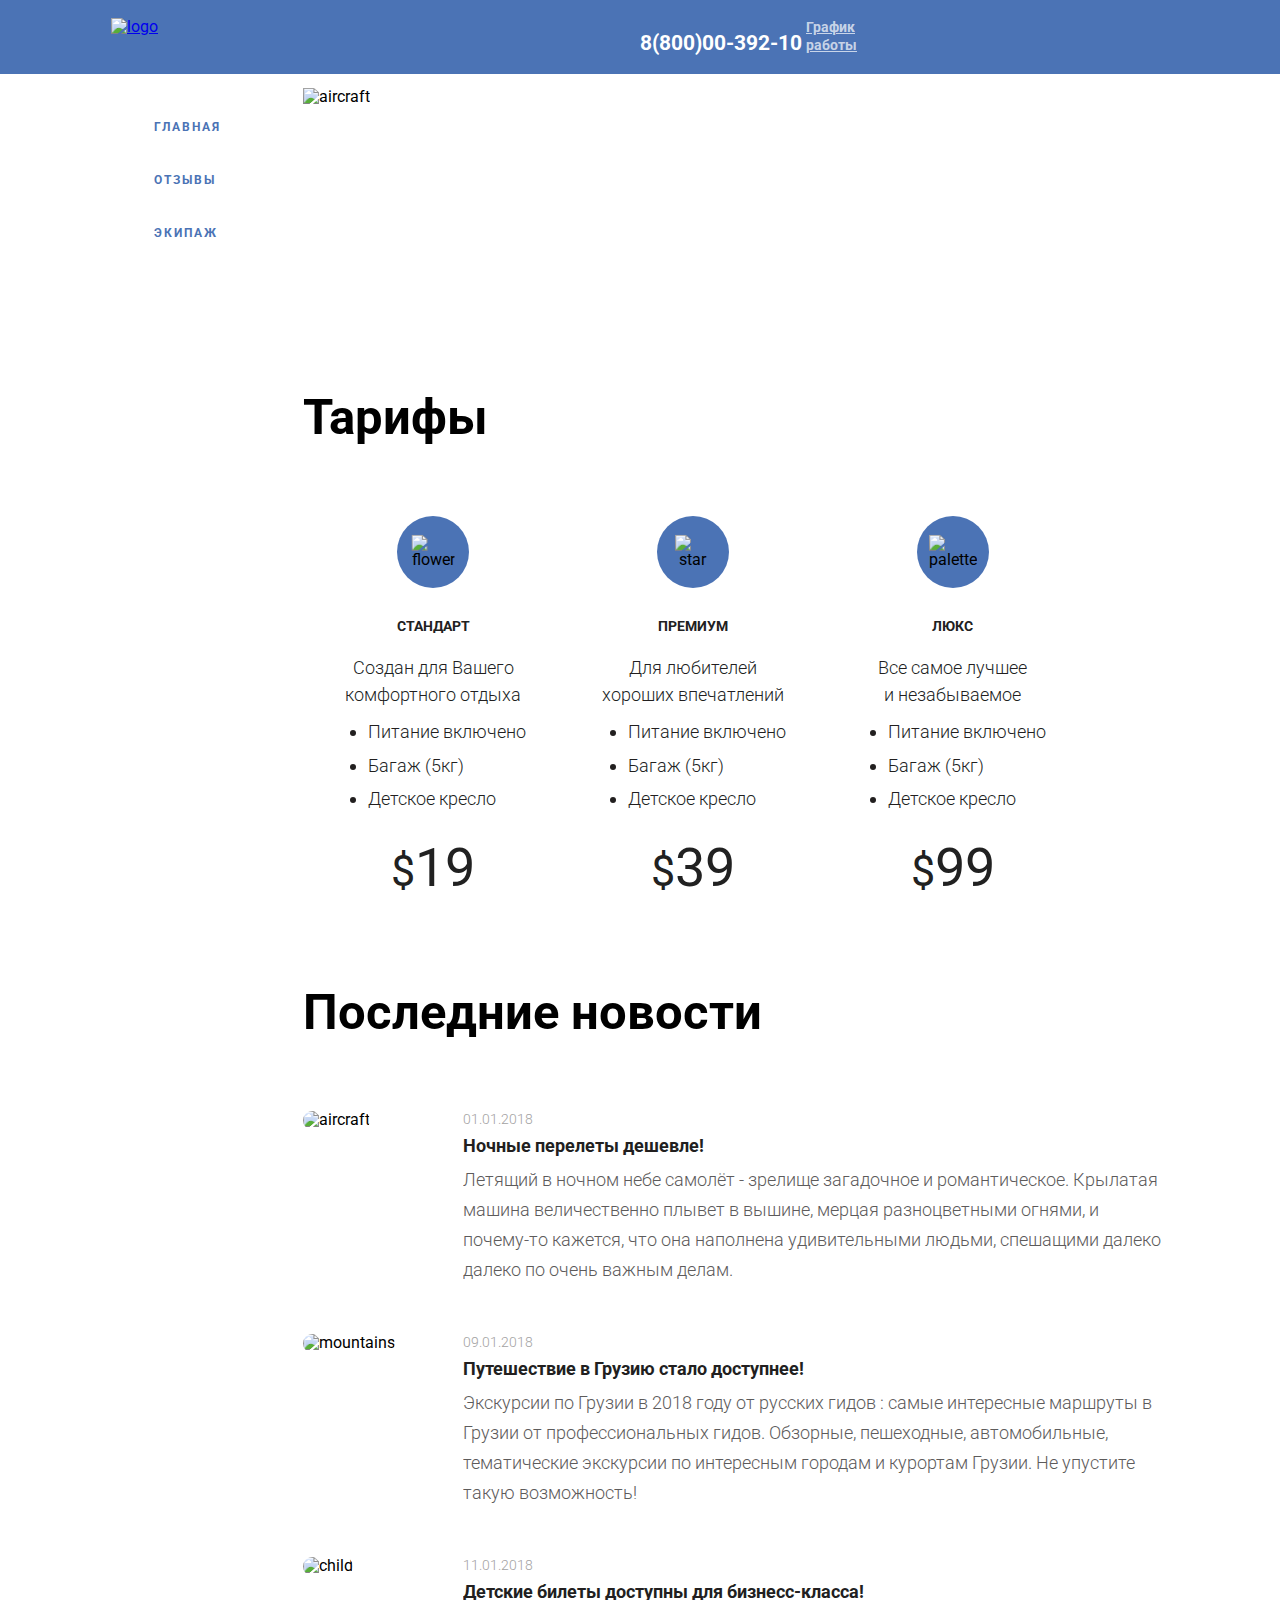
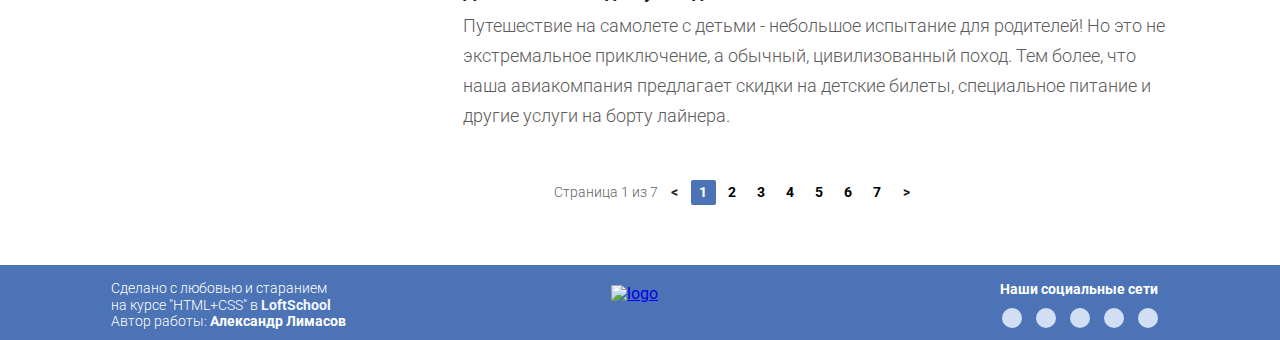
==== main.html @ 946842bd "download" ====
<!DOCTYPE html>
<html lang="en"><head>
	<meta charset="UTF-8">
	<meta name="viewport" content="width=device-width, initial-scale 1.0">
	<meta http-equiv="X-UA-Compatible" content="ie=edge">
	<title>Airplane</title>
	<link rel="stylesheet" href="normalize.css">
	<link href="./css/main.css" rel="stylesheet">
	<link href="http://fonts.googleapis.com/css?family=Roboto:300,300i,400,700" rel="stylesheet">
	</head>
<body>
	<div class="wrapper">
		<header class="header">
			<div class="container clearfix">
				<div class="header__col">
					<a href="https://awlimasow.tmweb.ru/main.html"><img src="../imagesforcode/logo_header.png" alt="logo" class="header__logo"></a>
				</div>
				<div class="header__col header__col-right">
					<div class="header__contact">
					<a href="tel:+78000039210" class="header__phone">8(800)00-392-10</a>
					<div class="header__schedule">
			 		<span class="header__timetable">График работы</span>
			 		<div class="header__dropdown">
			 			<div class="header__triangle"></div>
			 			<span class="header__worktime">пн.-вс.: 09:00-20:00</span>
			 			<span class="header__breaktime">обед: 14:00-14:30</span>
			 		</div>
					</div>
				</div>			
			</div>
			</div>	
		</header>
		<main class="main">
		<div class="container clearfix">
			<div class="main__sidebar clearfix">
			<ul class="menu">
				<li class="menu__item"><a href="main.html" class="menu__link">Главная</a></li>
				<li class="menu__item"><a href="rewiews.html" class="menu__link menu__feed">Отзывы</a></li>
				<li class="menu__item"><a href="https://awlimasow.tmweb.ru/team.html" class="menu__link menu__team">Экипаж</a></li>
			</ul>
			</div>
		<div class="base_content clearfix">
		<div class="banner">
			<img src="../imagesforcode/banner.png" alt="aircraft" class="banner__aircraft">
			</div>
			<div class="base__rates">
			<h2 class="caption">Тарифы</h2>
			<ul class="rates__list clearfix">
				<li class="rates__item">
					<div class="rates__circle"><img src="../imagesforcode/flower.png" alt="flower" class="rates__icon"></div>
					<div class="rates__text">
						<p class="rates__name">СТАНДАРТ</p>
						<div class="rates__item-text">
							<p class="rates__description">Создан для Вашего <br> комфортного отдыха</p>
							<ul class="rates__services">
								<li class="rates__services-item">Питание включено</li>
								<li class="rates__services-item">Багаж (5кг)</li>
								<li class="rates__services-item">Детское кресло</li>
							</ul>
						</div>
						<div>
							<span class="rates__price"><small>$</small>19</span>
						</div>					
					</div>
				</li>
				<li class="rates__item">
					<div class="rates__circle"><img src="../imagesforcode/mark-as-favorite-star.png" alt="star" class="rates__icon"></div>
					<div class="rates__text">
						<p class="rates__name">ПРЕМИУМ</p>
						<div class="rates__item-text">
							<p class="rates__description">Для любителей <br> хороших впечатлений</p>
							<ul class="rates__services">
								<li class="rates__services-item">Питание включено</li>
								<li class="rates__services-item">Багаж (5кг)</li>
								<li class="rates__services-item">Детское кресло</li>
							</ul>
						</div>
						<div>
							<span class="rates__price"><small>$</small>39</span>
						</div>					
					</div>
				</li>
				<li class="rates__item">
					<div class="rates__circle"><img src="../imagesforcode/palette.png" alt="palette" class="rates__icon"></div>
					<div class="rates__text">
						<p class="rates__name">ЛЮКС</p>
						<div class="rates__item-text">
							<p class="rates__description">Все самое лучшее <br> и незабываемое</p>
							<ul class="rates__services">
								<li class="rates__services-item">Питание включено</li>
								<li class="rates__services-item">Багаж (5кг)</li>
								<li class="rates__services-item">Детское кресло</li>
							</ul>
						</div>
						<div>
							<span class="rates__price"><small>$</small>99</span>
						</div>					
					</div>
				</li>
			</ul>
			</div>
			<div class="base__news">
			<h2 class="caption">Последние новости</h2>
				<ul class="news__content">
					<li class="news__item">
						<div class="news__awatar">
							<img src="../imagesforcode/planeflying1.jpg" alt="aircraft" class="news__img">
						</div>
						<div class="news__block">
							<div>
								<p class="news__data">01.01.2018</p>
								<h3 class="news__subject">Ночные перелеты дешевле!</h3>
							</div>
								<p class="news__text">Летящий в ночном небе самолёт - зрелище загадочное и романтическое. Крылатая машина
                        		величественно плывет в вышине, мерцая разноцветными огнями, и почему-то кажется, что она наполнена
                        		удивительными людьми, спешащими далеко далеко по очень важным делам.
								</p>
						</div>
					</li>
					<li class="news__item">
						<div class="news__awatar">
							<img src="../imagesforcode/mountains.jpg" alt="mountains" class="news__img">
						</div>
						<div class="news__block">
							<div>
								<p class="news__data">09.01.2018</p>
								<h3 class="news__subject">Путешествие в Грузию стало доступнее!</h3>
							</div>
							<div>
								<p class="news__text">Экскурсии по Грузии в 2018 году  от русских гидов : самые интересные маршруты в Грузии
						от профессиональных гидов. Обзорные, пешеходные, автомобильные, тематические экскурсии по интересным городам 
						и курортам Грузии. Не упустите такую возможность!
								</p>
							</div>
						</div>
					</li>
					<li class="news__item">
						<div class="news__awatar">
							<img src="../imagesforcode/child.jpg" alt="child" class="news__img">
						</div>
						<div class="news__block">
							<div>
								<p class="news__data">11.01.2018</p>
								<h3 class="news__subject">Детские билеты доступны для бизнесс-класса!</h3>
							</div>
							<div>
								<p class="news__text"> Путешествие на самолете с детьми - небольшое испытание для родителей! Но это не экстремальное
						приключение, а обычный, цивилизованный поход. Тем более, что наша авиакомпания предлагает скидки на детские билеты,
						специальное питание и другие услуги на борту лайнера.
								</p>
							</div>
						</div>
					</li>
				</ul>
				</div>
				<div class="pagination">
		          		<span class="pag__span">Страница 1 из 7</span>
		          		<span class="pagination__el">&lt;</span>
		          		<ul class="pagination__list">	            		
				            <li class="pagination__el">
				            <a href="https://awlimasow.tmweb.ru" class="pagination__link pagination__link--active">1</a>
				        	</li>
				            <li class="pagination__el"><a href="#" class="pagination__link">2</a></li>

				            <li class="pagination__el"><a href="#" class="pagination__link">3</a></li>

				            <li class="pagination__el"><a href="#" class="pagination__link">4</a></li>

				            <li class="pagination__el"><a href="#" class="pagination__link">5</a></li>

				            <li class="pagination__el"><a href="#" class="pagination__link">6</a></li>

				            <li class="pagination__el"><a href="#" class="pagination__link">7</a></li>
				        </ul>
				        <span class="pagination__el">&gt;</span>
				</div>
		</div>
		</div>
		</main>
	</div>
	<footer class="footer">
		<div class="container clearfix">
			<div class="footer__block copyright">
			Сделано с любовью и старанием<br>
			на курсе "HTML+CSS" в <a href="https://loftschool.com" class="link__loftscholl">LoftSchool</a><br> 
			Автор работы: <span class="authors__name">Александр Лимасов</span>
			</div>
			<div class="footer__block footer__logo">
				<a href="https://awlimasow.tmweb.ru/main.html"><img src="../imagesforcode/logofooter.png" alt="logo" class="footer__img"></a>
			</div>
			<div class="footer__block footer__networks">
			<span class="networks__caption">Наши социальные сети</span>
				<ul class="networks__list">

					<li class="networks__item"><a href="http://vk.com" class="networks__link"><div class="networks__img networks__img-vk"></div></a></li>

					<li class="networks__item"><a href="https://facebook.com" class="networks__link"><div class="networks__img networks__img-fb"></div></a></li>

					<li class="networks__item"><a href="https://plus.google.com" class="networks__link"><div class="networks__img networks__img-g"></div></a></li>

					<li class="networks__item"><a href="https://twitter.com" class="networks__link"><div class="networks__img networks__img-tw"></div></a></li>

					<li class="networks__item"><a href="https://mail.ru" class="networks__link"><div class="networks__img networks__img-m"></div></a></li>
				</ul> 
			</div>
		</div>
	</footer>	
</body>
</html>
---- css/main.css ----
/*layout*/

@import url(./layout/normalize.css);

@import url(./layout/base.css);


/*blocks*/

@import url(./blocks/intro.css);

@import url(./blocks/header.css);

@import url(./blocks/breadcrumps.css);

@import url(./blocks/sidebar.css);

@import url(./blocks/banner+rates.css);

@import url(./blocks/news.css);

@import url(./blocks/rewiews.css);

@import url(./blocks/application.css);

@import url(./blocks/form.css);

@import url(./blocks/team.css);

@import url(./blocks/partners.css);

@import url(./blocks/pagination.css);

@import url(./blocks/footer.css);
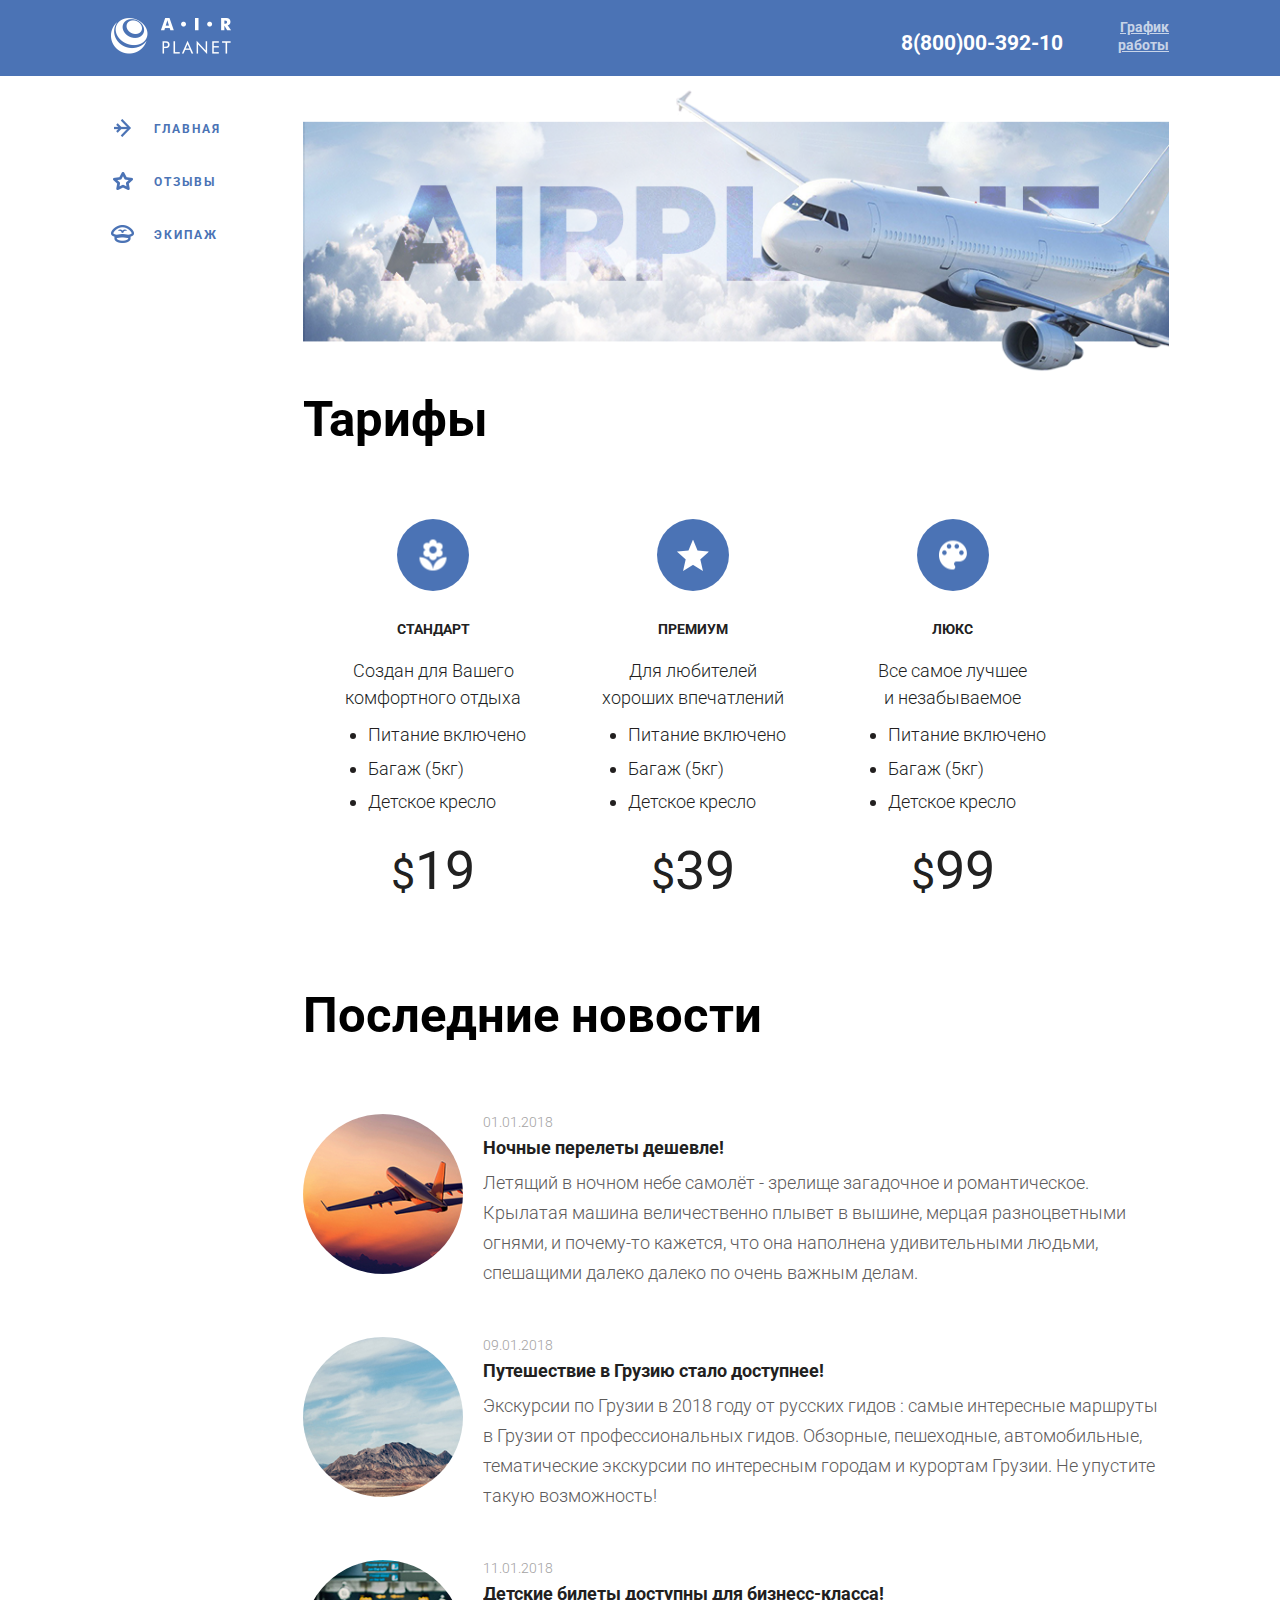
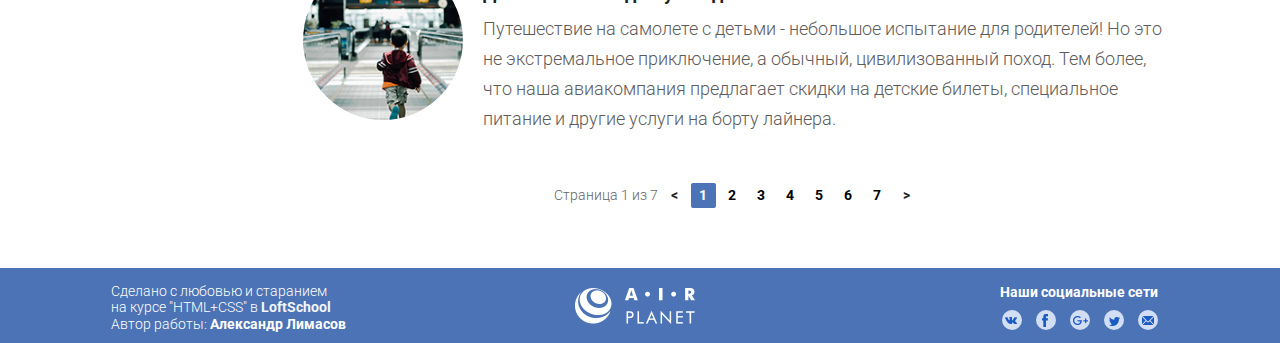
==== commit d1611363: "pictures + changes links" ====
--- a/main.html
+++ b/main.html
@@ -13,9 +13,9 @@
 		<header class="header">
 			<div class="container clearfix">
 				<div class="header__col">
-					<a href="https://awlimasow.tmweb.ru/main.html"><img src="../imagesforcode/logo_header.png" alt="logo" class="header__logo"></a>
+					<a href="main.html"><img src="../imagesforcode/logo_header.png" alt="logo" class="header__logo"></a>
 				</div>
-				<div class="header__col header__col-right">
+				<div class="header__col header__col--right">
 					<div class="header__contact">
 					<a href="tel:+78000039210" class="header__phone">8(800)00-392-10</a>
 					<div class="header__schedule">
@@ -36,7 +36,7 @@
 			<ul class="menu">
 				<li class="menu__item"><a href="main.html" class="menu__link">Главная</a></li>
 				<li class="menu__item"><a href="rewiews.html" class="menu__link menu__feed">Отзывы</a></li>
-				<li class="menu__item"><a href="https://awlimasow.tmweb.ru/team.html" class="menu__link menu__team">Экипаж</a></li>
+				<li class="menu__item"><a href="team.html" class="menu__link menu__team">Экипаж</a></li>
 			</ul>
 			</div>
 		<div class="base_content clearfix">
@@ -158,7 +158,7 @@
 		          		<span class="pagination__el">&lt;</span>
 		          		<ul class="pagination__list">	            		
 				            <li class="pagination__el">
-				            <a href="https://awlimasow.tmweb.ru" class="pagination__link pagination__link--active">1</a>
+				            <a href="#" class="pagination__link pagination__link--active">1</a>
 				        	</li>
 				            <li class="pagination__el"><a href="#" class="pagination__link">2</a></li>
 
@@ -186,7 +186,7 @@
 			Автор работы: <span class="authors__name">Александр Лимасов</span>
 			</div>
 			<div class="footer__block footer__logo">
-				<a href="https://awlimasow.tmweb.ru/main.html"><img src="../imagesforcode/logofooter.png" alt="logo" class="footer__img"></a>
+				<a href="main.html"><img src="../imagesforcode/logofooter.png" alt="logo" class="footer__img"></a>
 			</div>
 			<div class="footer__block footer__networks">
 			<span class="networks__caption">Наши социальные сети</span>
